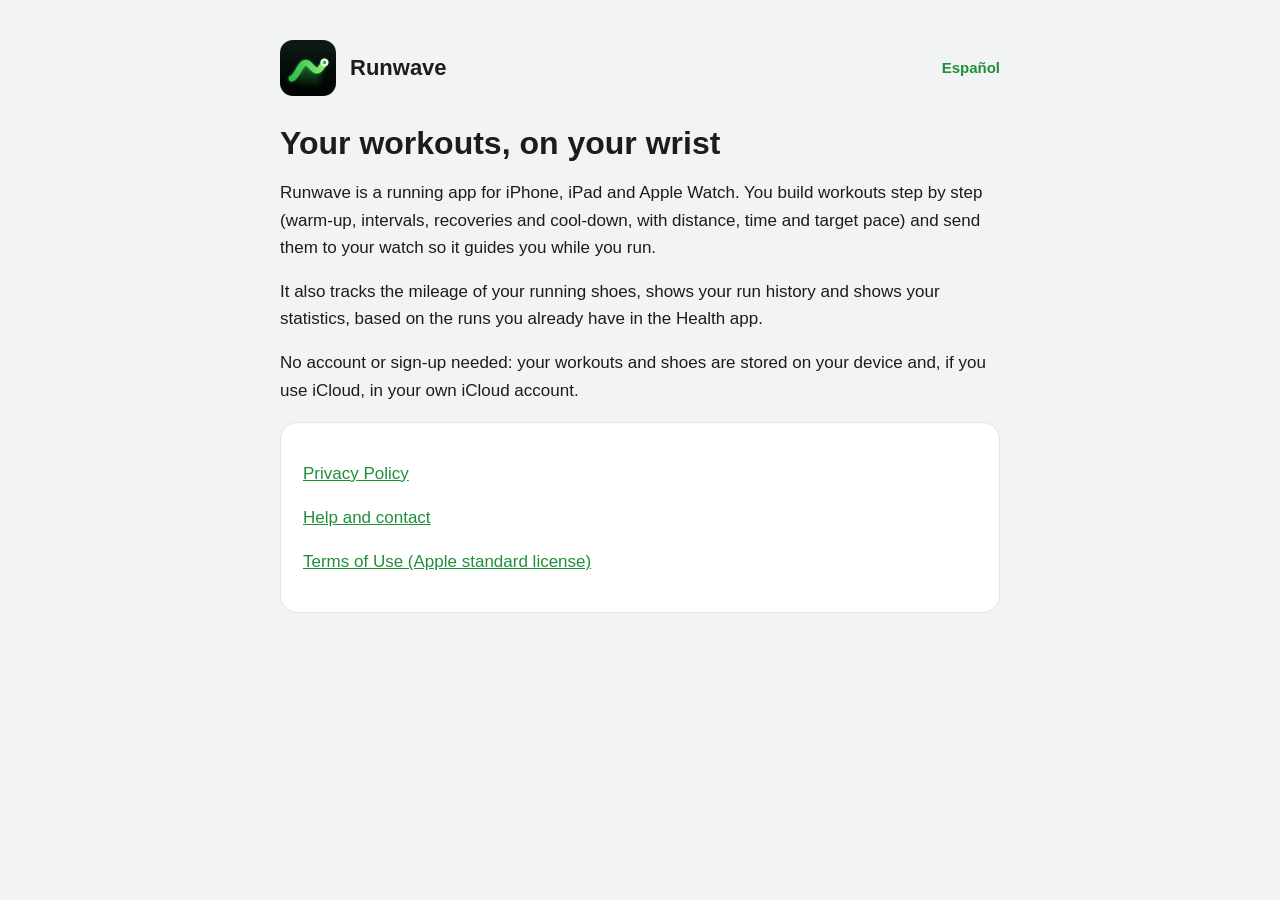
==== en.html @ c69a0e60 "Páginas públicas de Runwave: inicio, privacidad y ayuda (es/en) Co-Authored-By: Claude Opus 5.5 <nor" ====
<!doctype html>
<html lang="en">
<head>
<meta charset="utf-8">
<meta name="viewport" content="width=device-width, initial-scale=1">
<title>Runwave · Running workouts</title>
<meta name="description" content="Runwave: build your running workouts, send them to your Apple Watch and track your shoe mileage.">
<link rel="alternate" hreflang="es" href="./">
<link rel="stylesheet" href="estilo.css">
</head>
<body>
<main>
<header><a href="en.html"><img src="icono.png" alt="">Runwave</a><a class="lang" href="./" hreflang="es" lang="es">Español</a></header>
<h1>Your workouts, on your wrist</h1>
<p>Runwave is a running app for iPhone, iPad and Apple Watch. You build workouts step by step (warm-up, intervals, recoveries and cool-down, with distance, time and target pace) and send them to your watch so it guides you while you run.</p>
<p>It also tracks the mileage of your running shoes, shows your run history and shows your statistics, based on the runs you already have in the Health app.</p>
<p>No account or sign-up needed: your workouts and shoes are stored on your device and, if you use iCloud, in your own iCloud account.</p>
<div class="card">
<p><a href="privacy.html">Privacy Policy</a></p>
<p><a href="support.html">Help and contact</a></p>
<p><a href="https://www.apple.com/legal/internet-services/itunes/dev/stdeula/">Terms of Use (Apple standard license)</a></p>
</div>
</main>
</body>
</html>
---- estilo.css ----
:root{--bg:#F2F4F3;--card:#FFFFFF;--text:#1C1C1E;--muted:#5B6166;--accent:#1F8F3A;--line:#E1E5E2}
@media (prefers-color-scheme:dark){:root{--bg:#0F1411;--card:#18201B;--text:#F2F2F7;--muted:#A3ABA6;--accent:#5BE15A;--line:#26302A}}
*{box-sizing:border-box}
body{margin:0;background:var(--bg);color:var(--text);font:17px/1.6 -apple-system,BlinkMacSystemFont,"SF Pro Text","Helvetica Neue",Helvetica,Arial,sans-serif}
main{max-width:760px;margin:0 auto;padding:40px 20px 64px}
header{display:flex;align-items:center;justify-content:space-between;gap:14px;margin-bottom:28px}
header img{width:56px;height:56px;border-radius:13px}
header a{color:inherit;text-decoration:none;font-weight:700;font-size:22px;display:flex;align-items:center;gap:14px}
h1{font-size:32px;line-height:1.2;margin:0 0 8px}
h2{font-size:21px;margin:32px 0 8px}
h3{font-size:18px;margin:24px 0 6px}
p,li{color:var(--text)}
.muted{color:var(--muted);font-size:15px}
a{color:var(--accent)}
.card{background:var(--card);border:1px solid var(--line);border-radius:18px;padding:20px 22px;margin:18px 0}
nav{display:flex;gap:18px;flex-wrap:wrap;margin-top:40px;padding-top:20px;border-top:1px solid var(--line);font-size:15px}
header a.lang{font-size:15px;font-weight:600;color:var(--accent)}
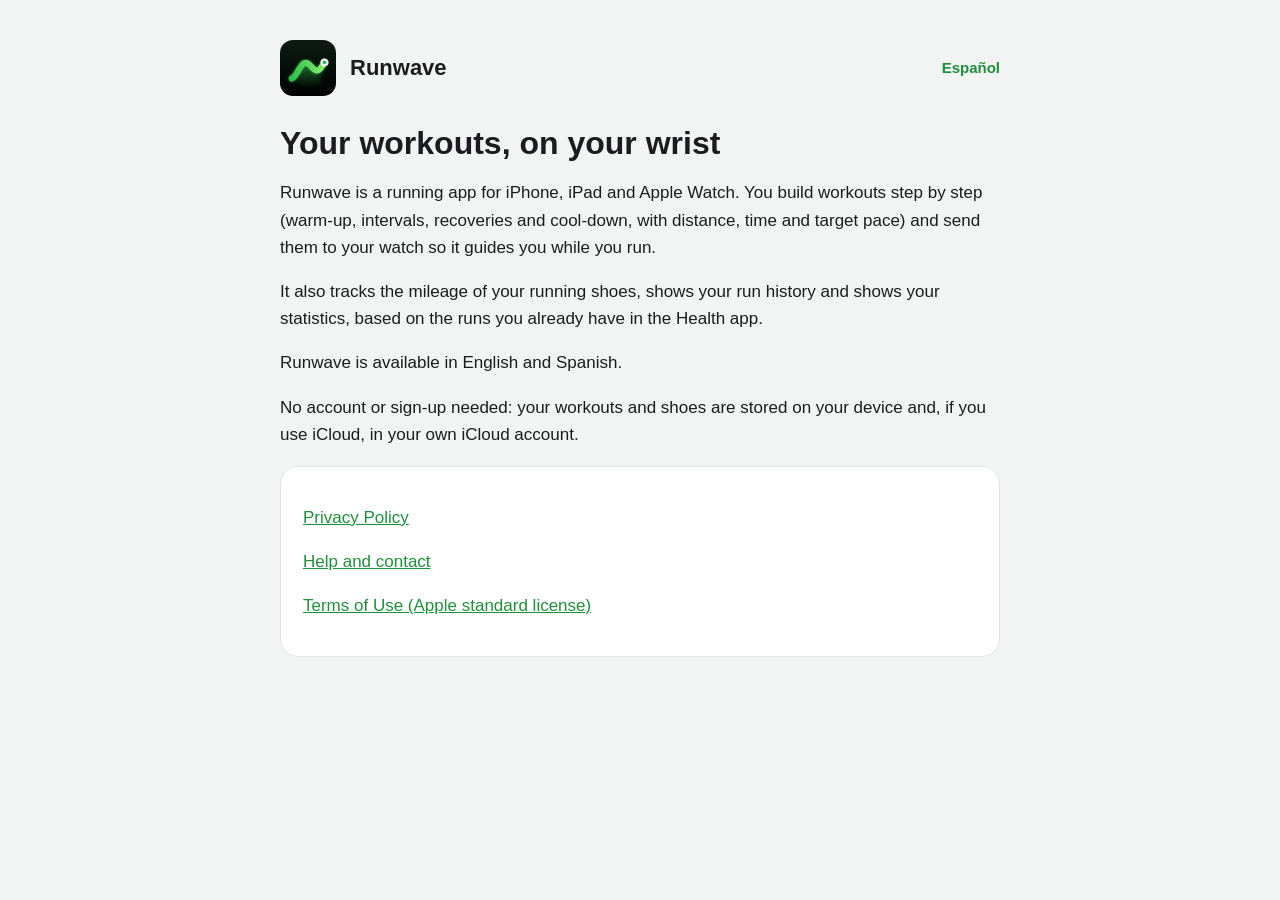
==== commit 11f2088c: "La app está en inglés y español: las páginas en inglés usan los nombres de la app en inglés (RS-142)" ====
--- a/en.html
+++ b/en.html
@@ -14,6 +14,7 @@
 <h1>Your workouts, on your wrist</h1>
 <p>Runwave is a running app for iPhone, iPad and Apple Watch. You build workouts step by step (warm-up, intervals, recoveries and cool-down, with distance, time and target pace) and send them to your watch so it guides you while you run.</p>
 <p>It also tracks the mileage of your running shoes, shows your run history and shows your statistics, based on the runs you already have in the Health app.</p>
+<p>Runwave is available in English and Spanish.</p>
 <p>No account or sign-up needed: your workouts and shoes are stored on your device and, if you use iCloud, in your own iCloud account.</p>
 <div class="card">
 <p><a href="privacy.html">Privacy Policy</a></p>
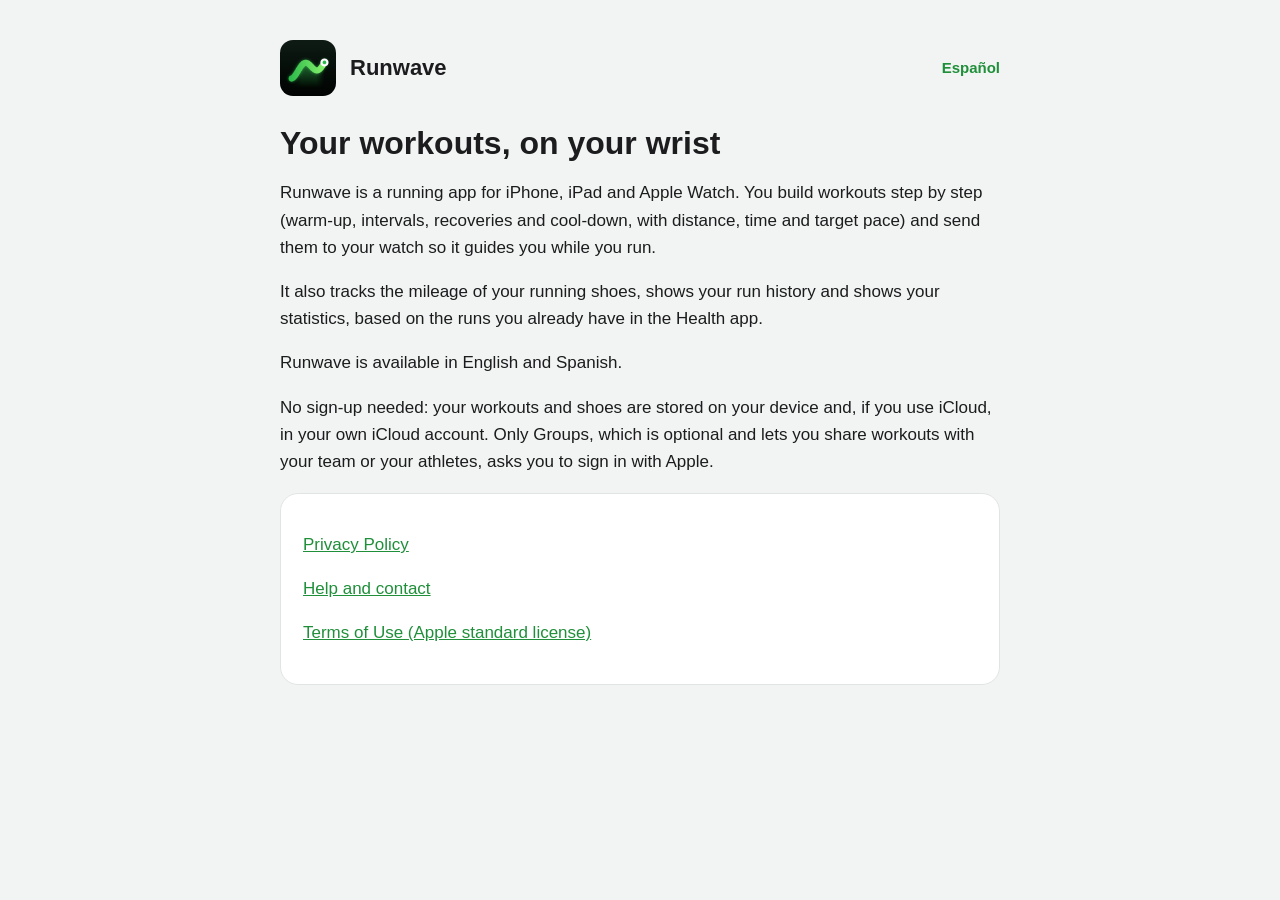
==== commit 5ca2238e: "Política y ayuda: Grupos (RS-142) - Sección Grupos en la política (es/en): cuenta con Apple, nombre " ====
--- a/en.html
+++ b/en.html
@@ -15,7 +15,7 @@
 <p>Runwave is a running app for iPhone, iPad and Apple Watch. You build workouts step by step (warm-up, intervals, recoveries and cool-down, with distance, time and target pace) and send them to your watch so it guides you while you run.</p>
 <p>It also tracks the mileage of your running shoes, shows your run history and shows your statistics, based on the runs you already have in the Health app.</p>
 <p>Runwave is available in English and Spanish.</p>
-<p>No account or sign-up needed: your workouts and shoes are stored on your device and, if you use iCloud, in your own iCloud account.</p>
+<p>No sign-up needed: your workouts and shoes are stored on your device and, if you use iCloud, in your own iCloud account. Only Groups, which is optional and lets you share workouts with your team or your athletes, asks you to sign in with Apple.</p>
 <div class="card">
 <p><a href="privacy.html">Privacy Policy</a></p>
 <p><a href="support.html">Help and contact</a></p>
